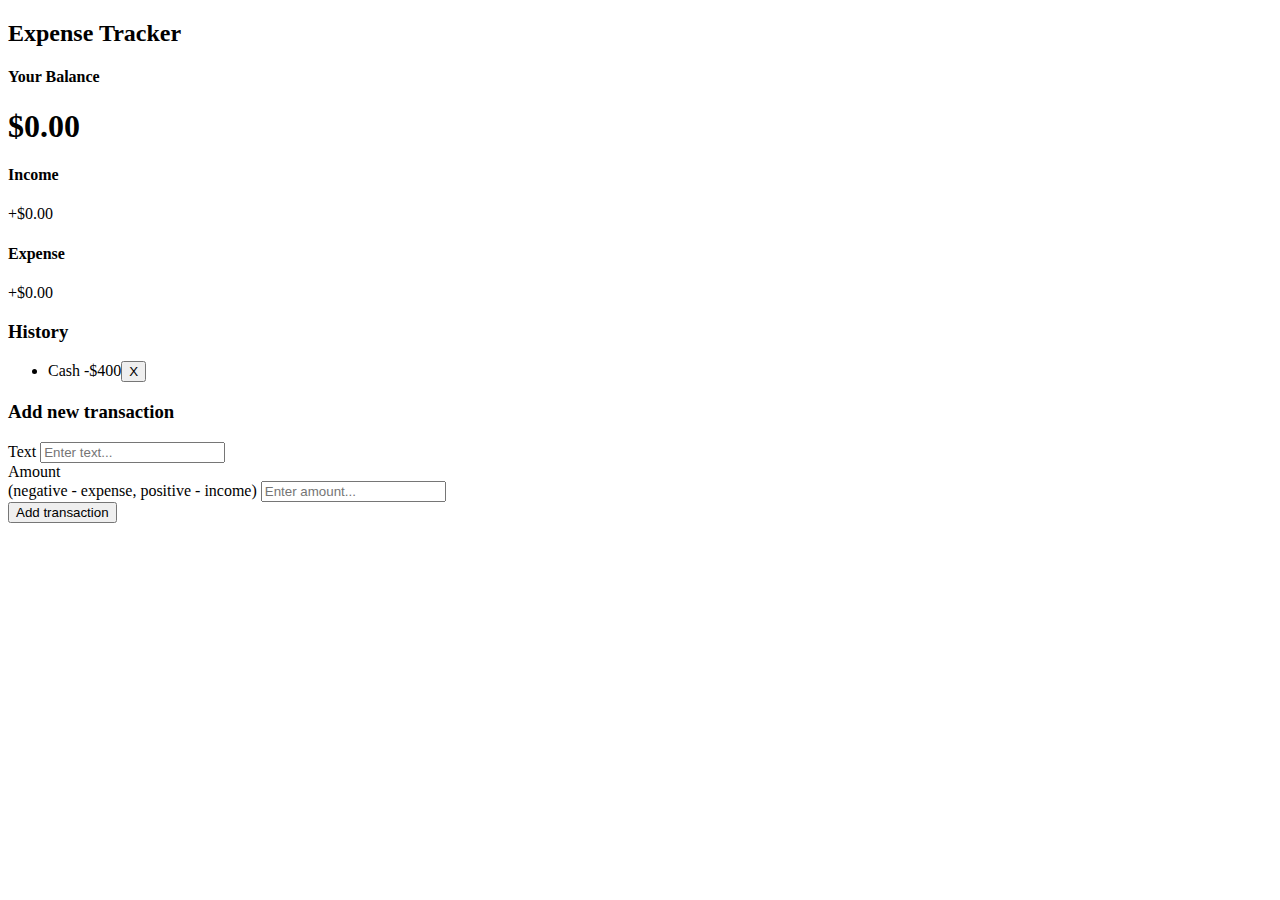
==== expenseTracker/index.html @ d55543dd "EP - Init project & base html" ====
<!DOCTYPE html>
<html lang="en">

<head>
  <meta charset="UTF-8">
  <meta name="viewport" content="width=device-width, initial-scale=1.0">
  <link rel="stylesheet" href="style.css">
  <title>Expense Tracker</title>
</head>

<body>

  <h2>Expense Tracker</h2>

  <div class="container">
    <h4>Your Balance</h4>
    <h1 id="balance">$0.00</h1>

    <div class="inc-exp-container">
      <div>
        <h4>Income</h4>
        <p id="money-plus" class="money plus">+$0.00</p>
      </div>
      <div>
        <h4>Expense</h4>
        <p id="money-minus" class="money minus">+$0.00</p>
      </div>
    </div>

    <h3>History</h3>
    <ul id="list" class="list">
      <li class="minus">Cash <span>-$400</span><button class="delete-btn">X</button></li>
    </ul>

    <h3>Add new transaction</h3>
    <form id="form">
      <div class="form-control">
        <label for="text">Text</label>
        <input type="text" id="text" placeholder="Enter text...">
      </div>
      <div class="form-control">
        <label for="amount">Amount <br> (negative - expense, positive - income) </label>
        <input type="number" id="amount" placeholder="Enter amount...">
      </div>
      <button class="btn">Add transaction</button>
    </form>

  </div>

  <script src="script.js"></script>
  
</body>
</html>
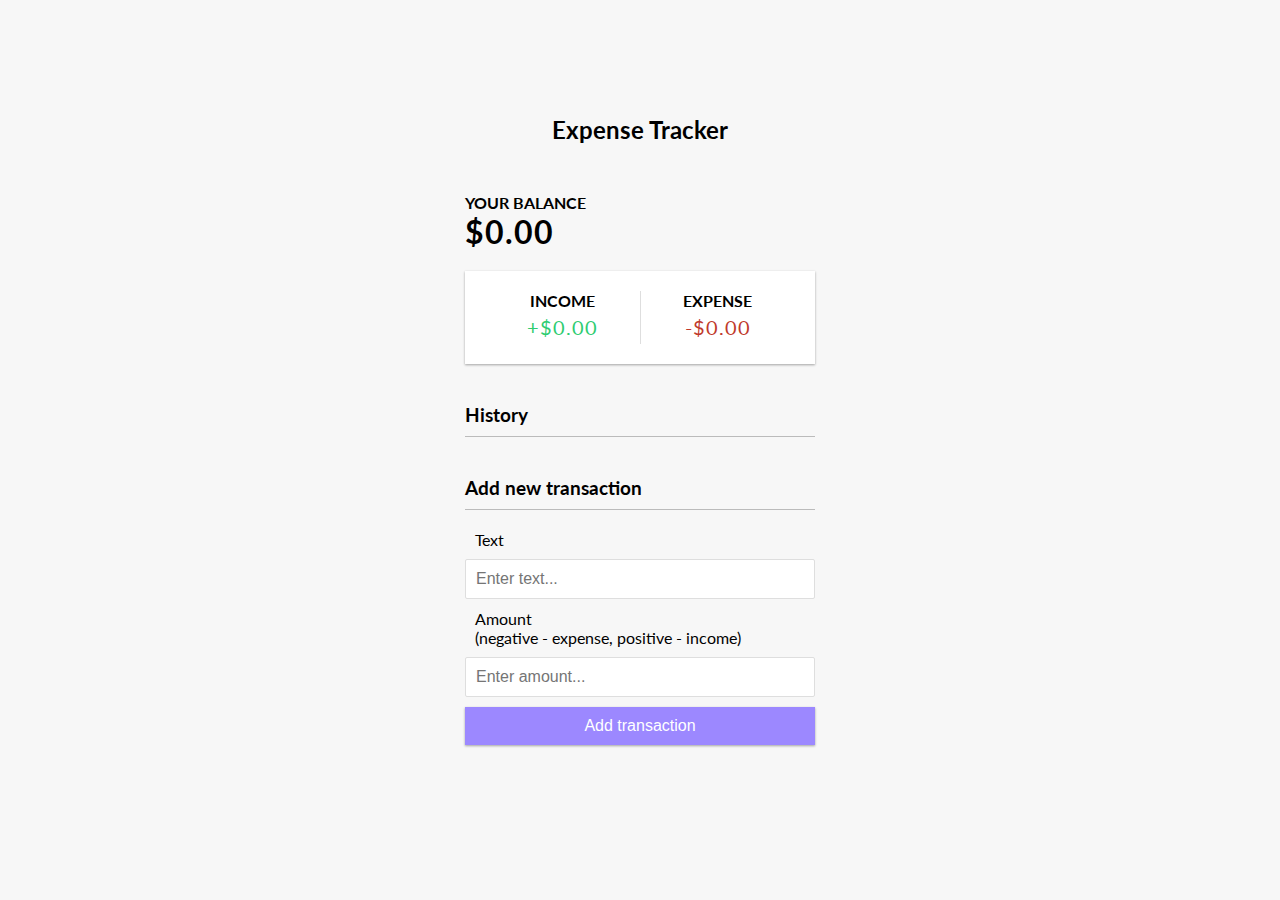
==== commit fddcb376: "EP - css" ====
--- a/expenseTracker/index.html
+++ b/expenseTracker/index.html
@@ -23,13 +23,13 @@
       </div>
       <div>
         <h4>Expense</h4>
-        <p id="money-minus" class="money minus">+$0.00</p>
+        <p id="money-minus" class="money minus">-$0.00</p>
       </div>
     </div>
 
     <h3>History</h3>
     <ul id="list" class="list">
-      <li class="minus">Cash <span>-$400</span><button class="delete-btn">X</button></li>
+      <!-- <li class="minus">Cash <span>-$400</span><button class="delete-btn">X</button></li> -->
     </ul>
 
     <h3>Add new transaction</h3>
--- a/expenseTracker/style.css
+++ b/expenseTracker/style.css
@@ -0,0 +1,150 @@
+@import url('https://fonts.googleapis.com/css2?family=Lato:wght@100&display=swap');
+
+:root {
+	--box-shadow: 0 1px 3px rgba(0, 0, 0, 0.12), 0 1px 2px rgba(0, 0, 0, 0.24);
+}
+
+* {
+	box-sizing: border-box;
+}
+
+body {
+	background-color: #f7f7f7;
+	display: flex;
+	flex-direction: column;
+	align-items: center;
+	justify-content: center;
+	min-height: 100vh;
+	margin: 0;
+	font-family: "Lato", sans-serif;
+}
+
+.container {
+	margin: 30px auto;
+	width: 350px;
+}
+
+h1 {
+	letter-spacing: 1px;
+	margin: 0;
+}
+
+h3 {
+	border-bottom: 1px solid #bbb;
+	padding-bottom: 10px;
+	margin: 40px 0 10px;
+}
+
+h4 {
+	margin: 0;
+	text-transform: uppercase;
+}
+
+.inc-exp-container {
+	background-color: white;
+	box-shadow: var(--box-shadow);
+	padding: 20px;
+	display: flex;
+	justify-content: space-between;
+	margin: 20px 0;
+}
+
+.inc-exp-container > div {
+	flex: 1;
+	text-align: center;
+}
+
+.inc-exp-container > div:first-of-type {
+	border-right: 1px solid #dedede;
+}
+
+.money {
+	font-size: 20px;
+	letter-spacing: 1px;
+	margin: 5px 0;
+}
+
+.money.plus {
+	color: #2ecc71;
+}
+
+.money.minus {
+	color: #c0392b;
+}
+
+label {
+	display: inline-block;
+	margin: 10px;
+}
+
+input[type="text"],
+input[type="number"] {
+	border: 1px solid #dedede;
+	border-radius: 2px;
+	display: block;
+	font-size: 16px;
+	padding: 10px;
+	width: 100%;
+}
+
+.btn {
+	cursor: pointer;
+	background-color: #9c88ff;
+	box-shadow: var(--box-shadow);
+	color: white;
+	border: 0;
+	display: block;
+	font-size: 16px;
+	margin: 10px 0 30px;
+	padding: 10px;
+	width: 100%;
+}
+
+.btn:focus,
+.delete-btn:focus {
+	outline: 0;
+}
+
+.list {
+	list-style-type: none;
+	padding: 0;
+	margin-bottom: 40px;
+}
+
+.list li {
+	background-color: white;
+	box-shadow: var(--box-shadow);
+	color: #333;
+	display: flex;
+	justify-content: space-between;
+	position: relative;
+	padding: 10px;
+	margin: 10px 0;
+}
+
+.list li.plus {
+	border-right: 5px solid #2ecc71;
+}
+
+.list li.minus {
+	border-right: 5px solid #c0392b;
+}
+
+.delete-btn {
+	background-color: #e74c3c;
+	border: 0;
+	color: white;
+	font-size: 20px;
+	line-height: 20px;
+	padding: 2px 5px;
+	position: absolute;
+	top: 50%;
+	left: 0;
+	transform: translate(-100%, -50%);
+	opacity: 0;
+	transition: opacity 0.5s ease;
+}
+
+.list li:hover .delete-btn {
+	opacity: 1;
+}
